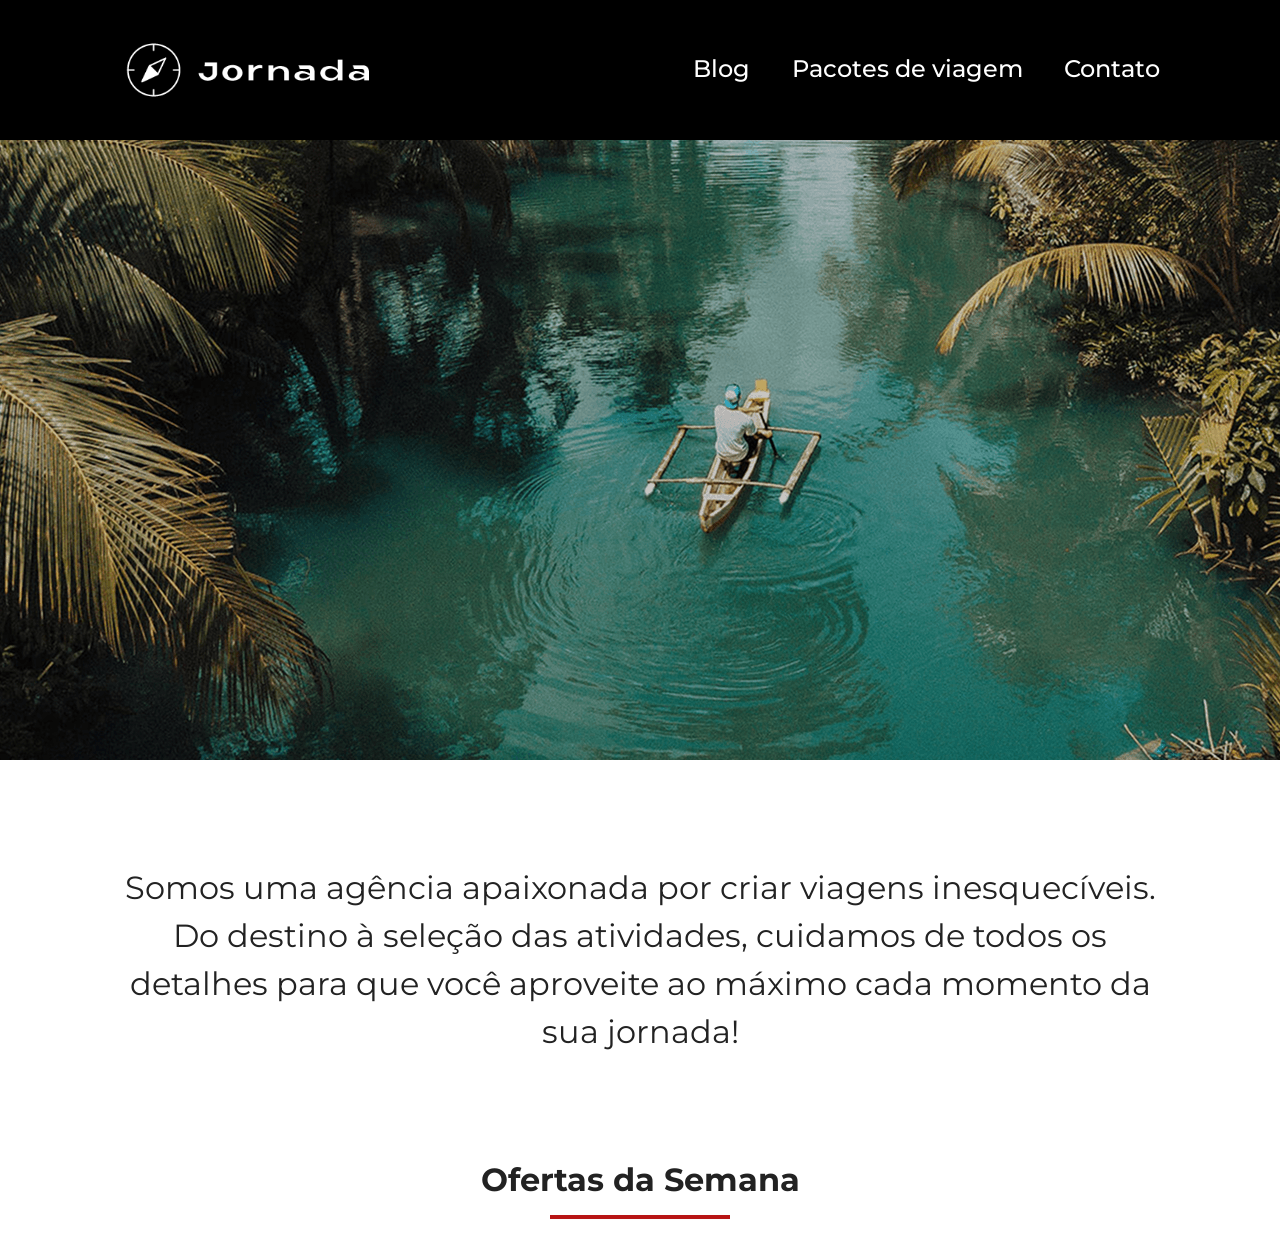
==== index.htm @ c7e1585b "Adiciona titulo componentizado" ====
<!doctype html>
<html lang="pt-br">
  <head>
    <meta charset="UTF-8" />
    <meta name="viewport" content="width=device-width, initial-scale=1.0" />

    <link rel="stylesheet" href="css/style.css" />
    <link rel="shortcut icon" href="favicon-jornada.svg" type="image/svg" />
    <title>Jornada Viagens</title>
  </head>
  <body>
    <header>
      <a class="logo" href="index.htm" title="voltar para a página inicial">
        <img
          class="img-mobile"
          src="img/Logo-provisória-branca 1.png"
          alt="Busola do logo Jornada Viagens branco"
        />
        <img
          class="img-desktop"
          src="img/logo-branco.png"
          alt="Busola do logo Jornada Viagens branco"
        />
      </a>
      <div class="navigation-menu">
        <label for="menu">
          <img src="img/menu.png" alt="menu" />
        </label>
        <input type="checkbox" name="" id="menu" hidden />

        <nav>
          <ul class="list-links">
            <li>
              <a href="blogspot.html" title="Acessar Blog" target="_blank"
                >Blog</a
              >
            </li>
            <li>
              <a href="pacotes.html" title="Acessar pacotes de viagem"
                >Pacotes de viagem</a
              >
            </li>
            <li><a href="contato.html" title="Acessar Contatos">Contato</a></li>
          </ul>
        </nav>
      </div>
    </header>
    <section class="hero">
      <div class="hero-img"></div>
      <h2>
        Somos uma agência apaixonada por criar viagens inesquecíveis. Do destino
        à seleção das atividades, cuidamos de todos os detalhes para que você
        aproveite ao máximo cada momento da sua jornada!
      </h2>
    </section>
    <section class="offers">
      <div class="section-title">
        <h2>Ofertas da Semana</h2>
        <hr/>
      </div>
    </section>
  </body>
</html>
---- css/style.css ----
@import url(global.css);
@import url(header.css);
@import url(hero.css);
@import url(offers.css);
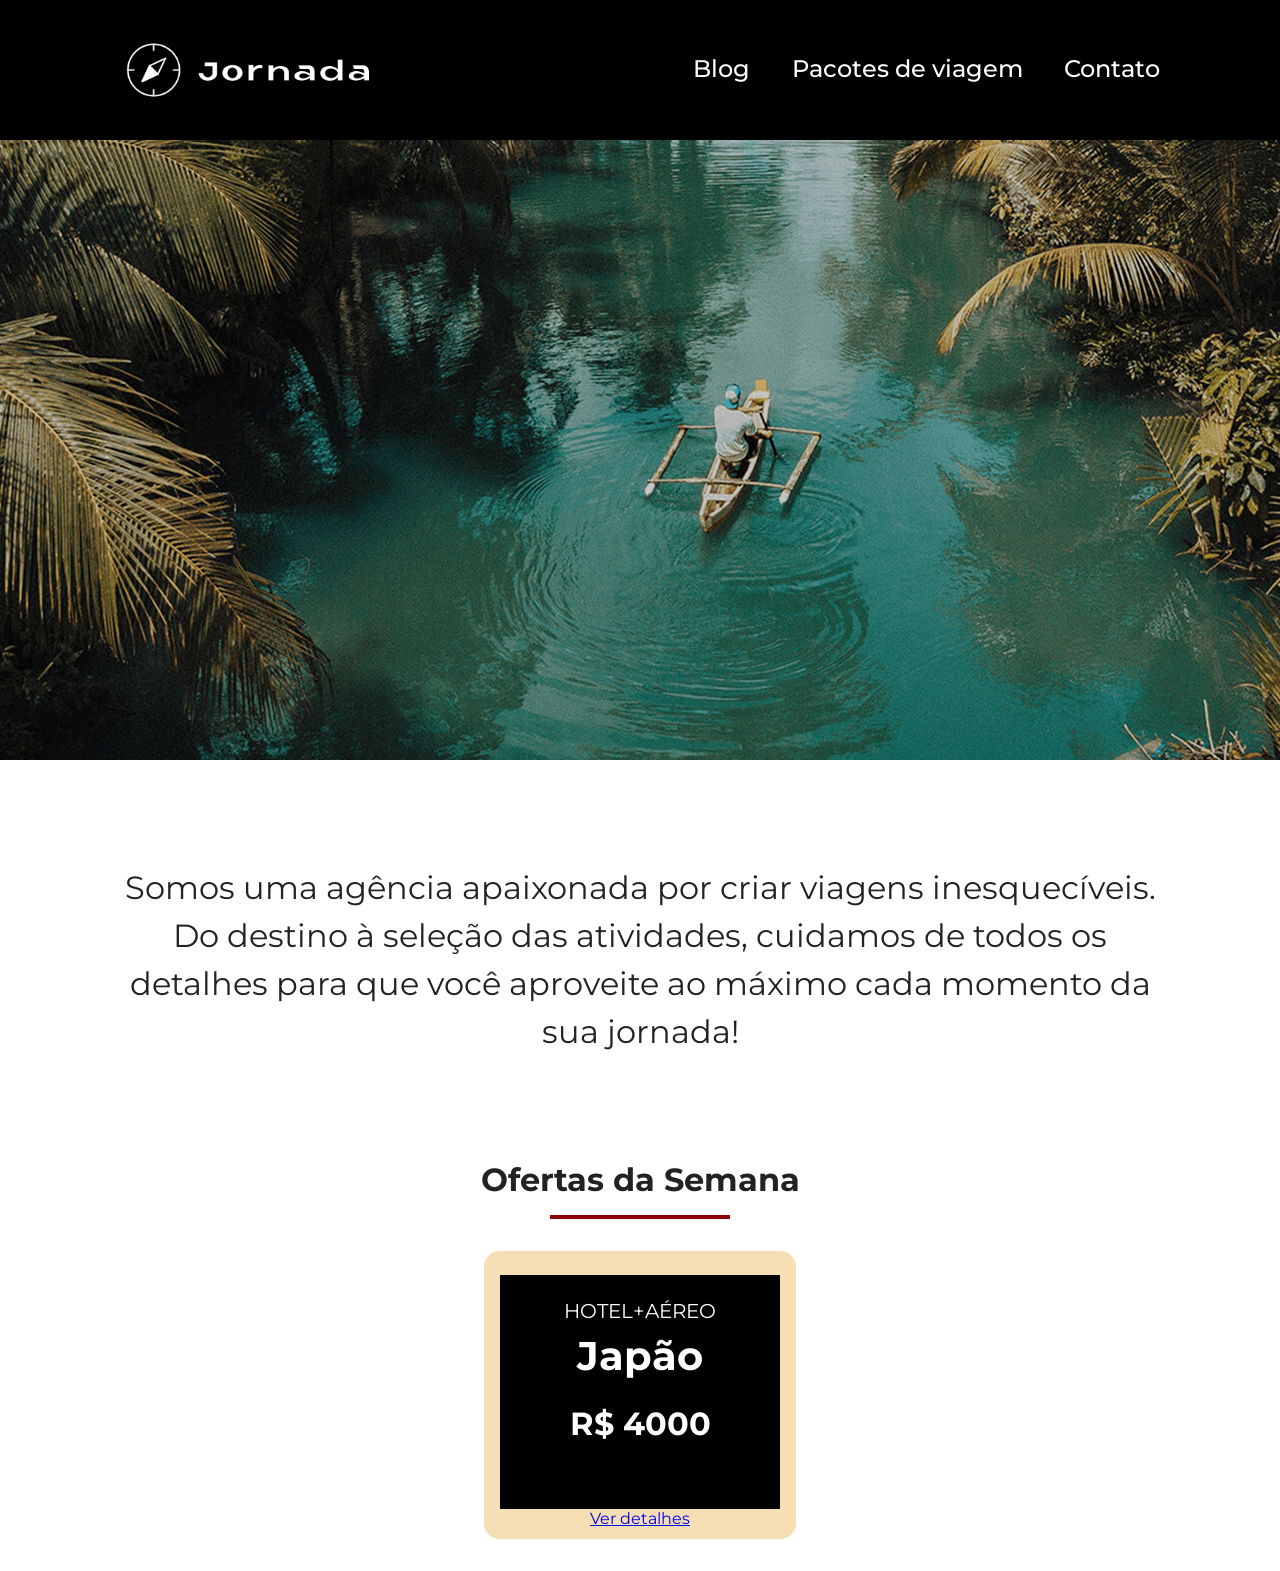
==== commit 2bfab245: "Adiciona componente de card" ====
--- a/index.htm
+++ b/index.htm
@@ -56,7 +56,21 @@
     <section class="offers">
       <div class="section-title">
         <h2>Ofertas da Semana</h2>
-        <hr/>
+        <hr />
+      </div>
+      <div class="offers-cards">
+        <article class="card">
+          <header>
+            <p>HOTEL+AÉREO</p>
+            <h3>
+              Japão <br />
+              <span>R$ 4000</span>
+            </h3>
+          </header>
+          <footer>
+            <a href="#">Ver detalhes</a>
+          </footer>
+        </article>
       </div>
     </section>
   </body>
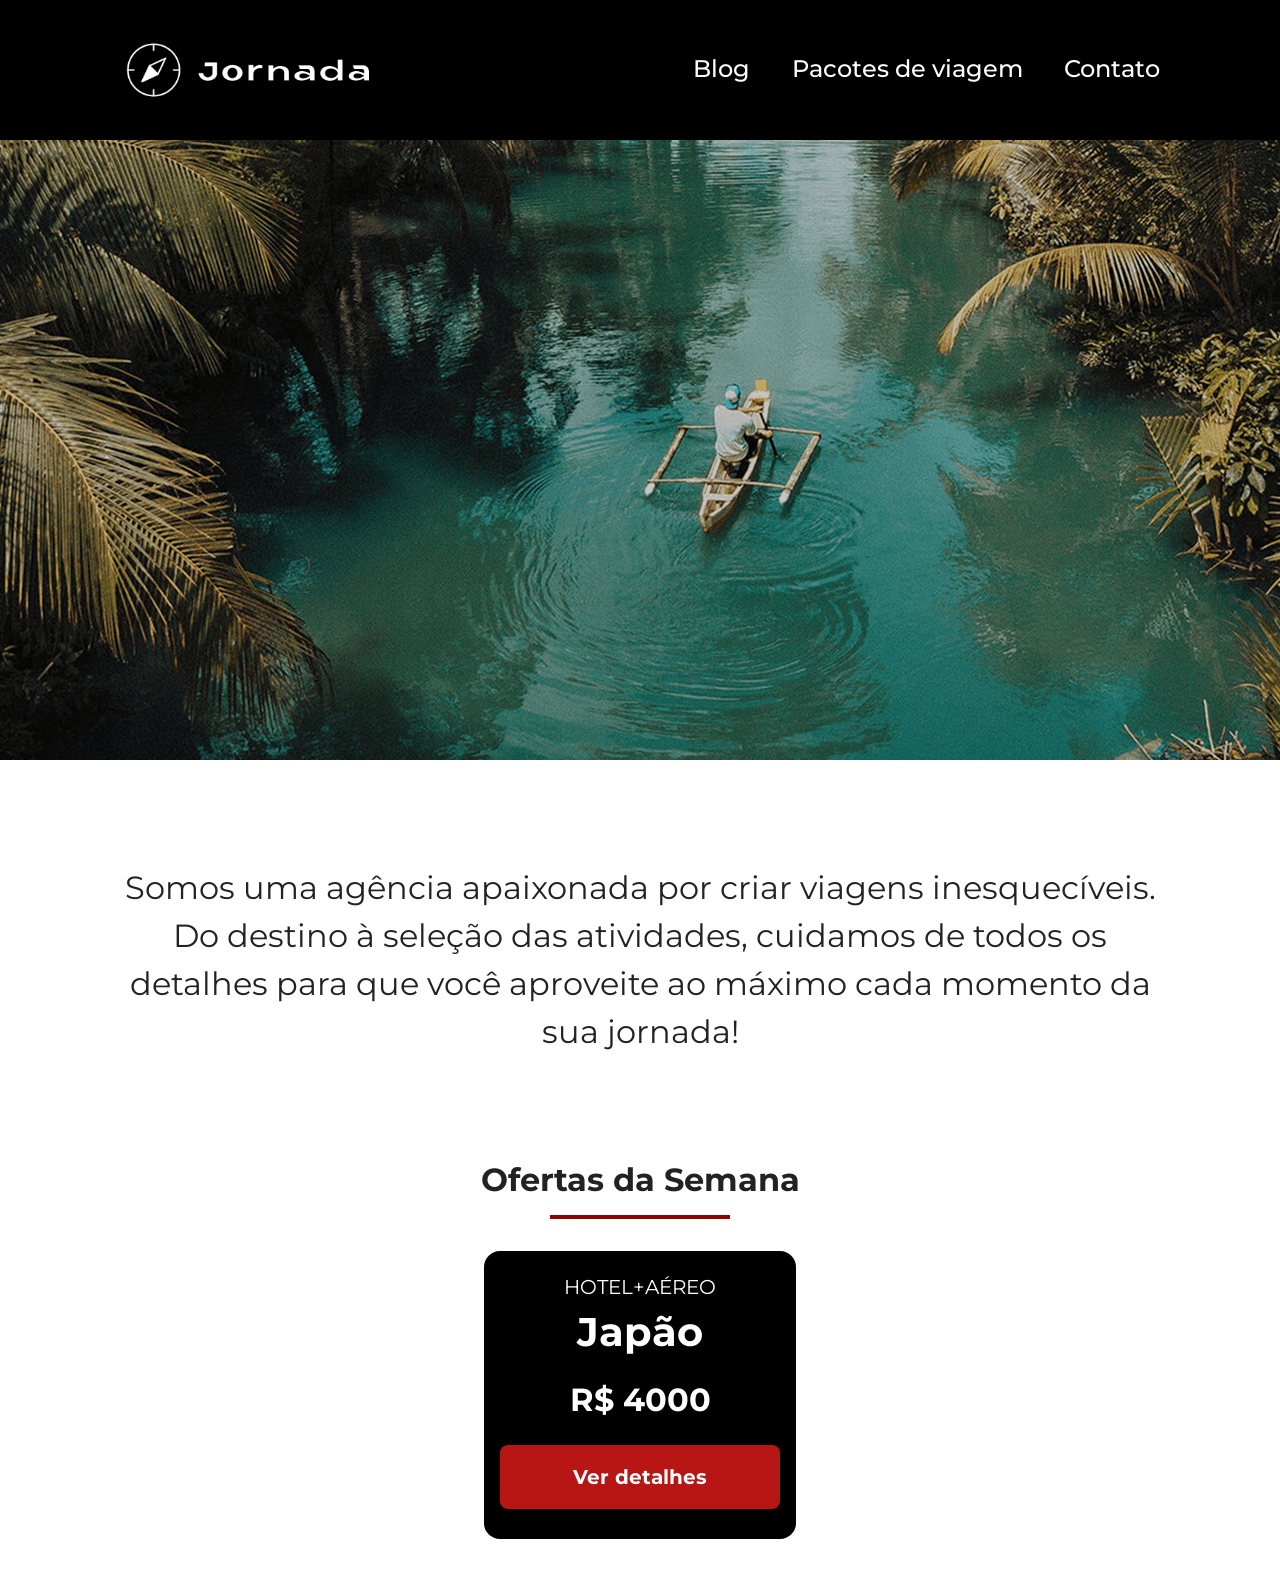
==== commit ca79176d: "Finaliza estilos botao" ====
--- a/index.htm
+++ b/index.htm
@@ -68,7 +68,7 @@
             </h3>
           </header>
           <footer>
-            <a href="#">Ver detalhes</a>
+            <a href="#" class="button">Ver detalhes</a>
           </footer>
         </article>
       </div>
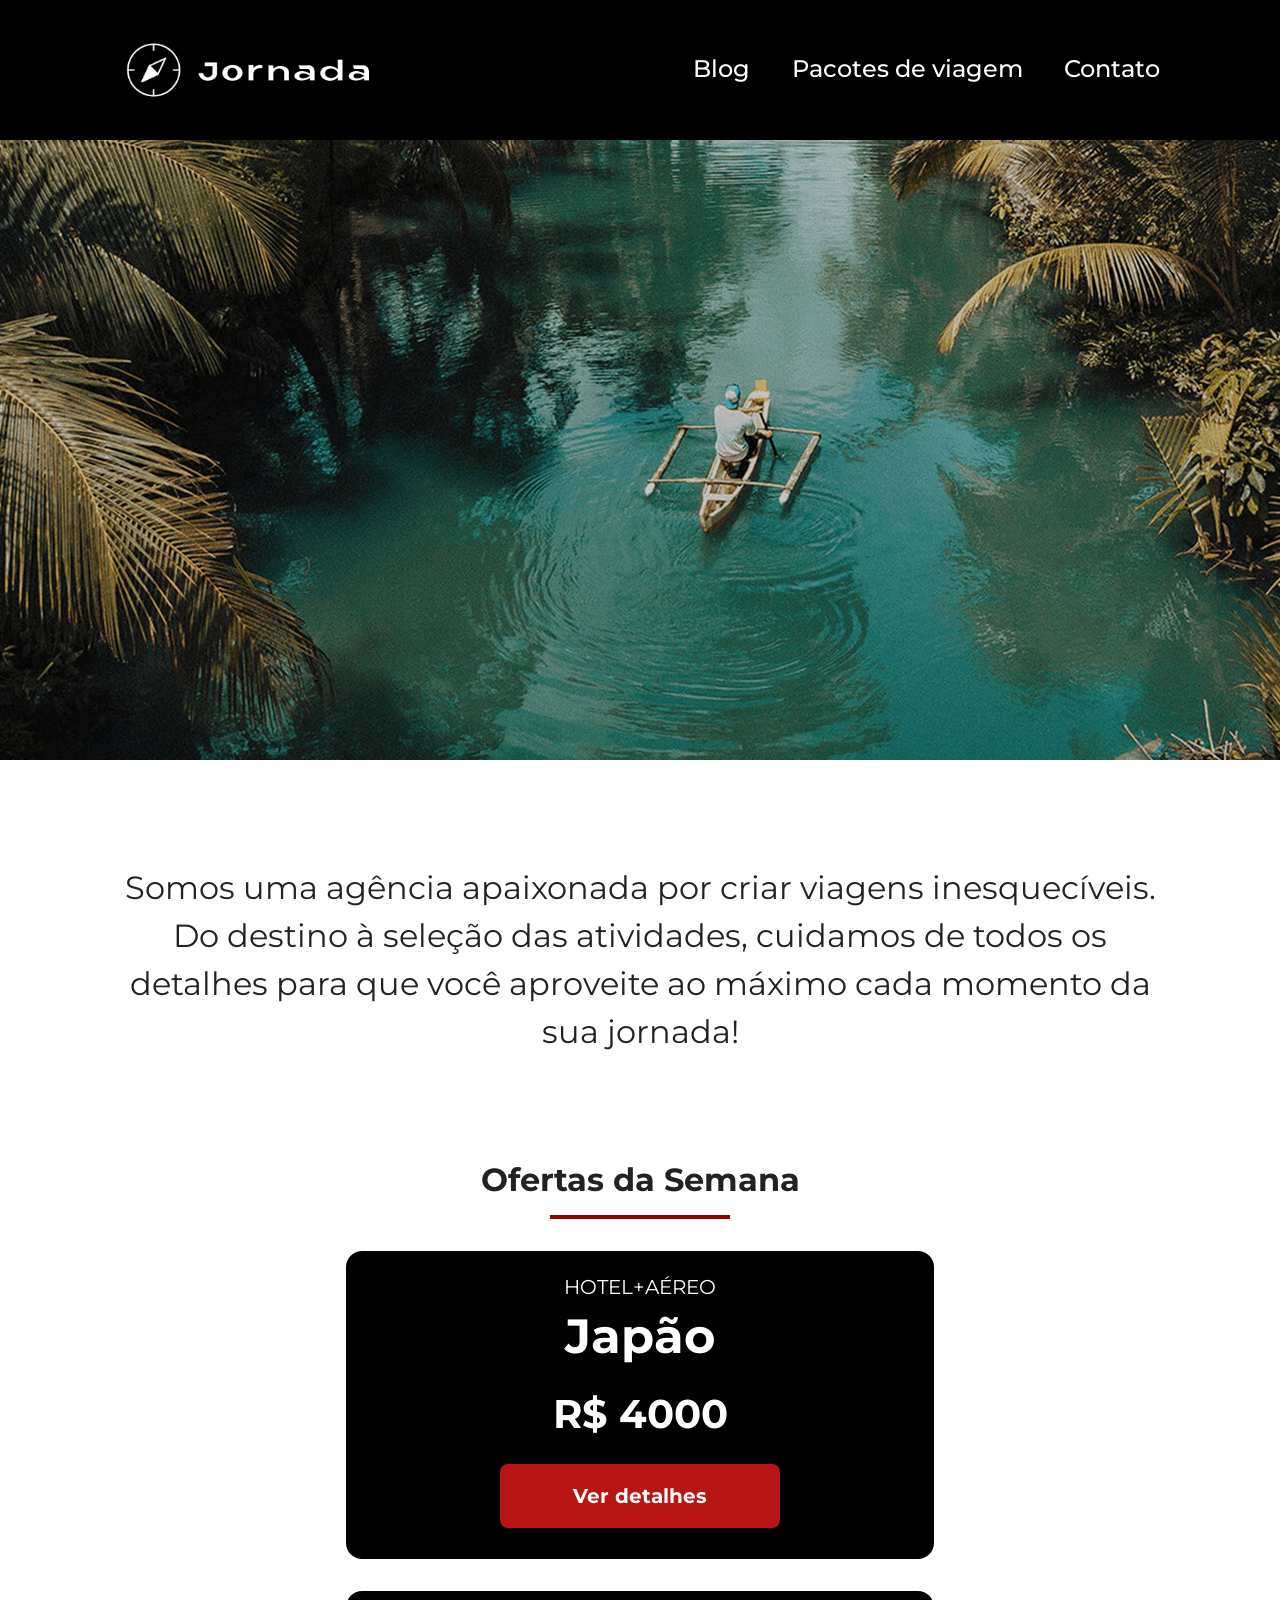
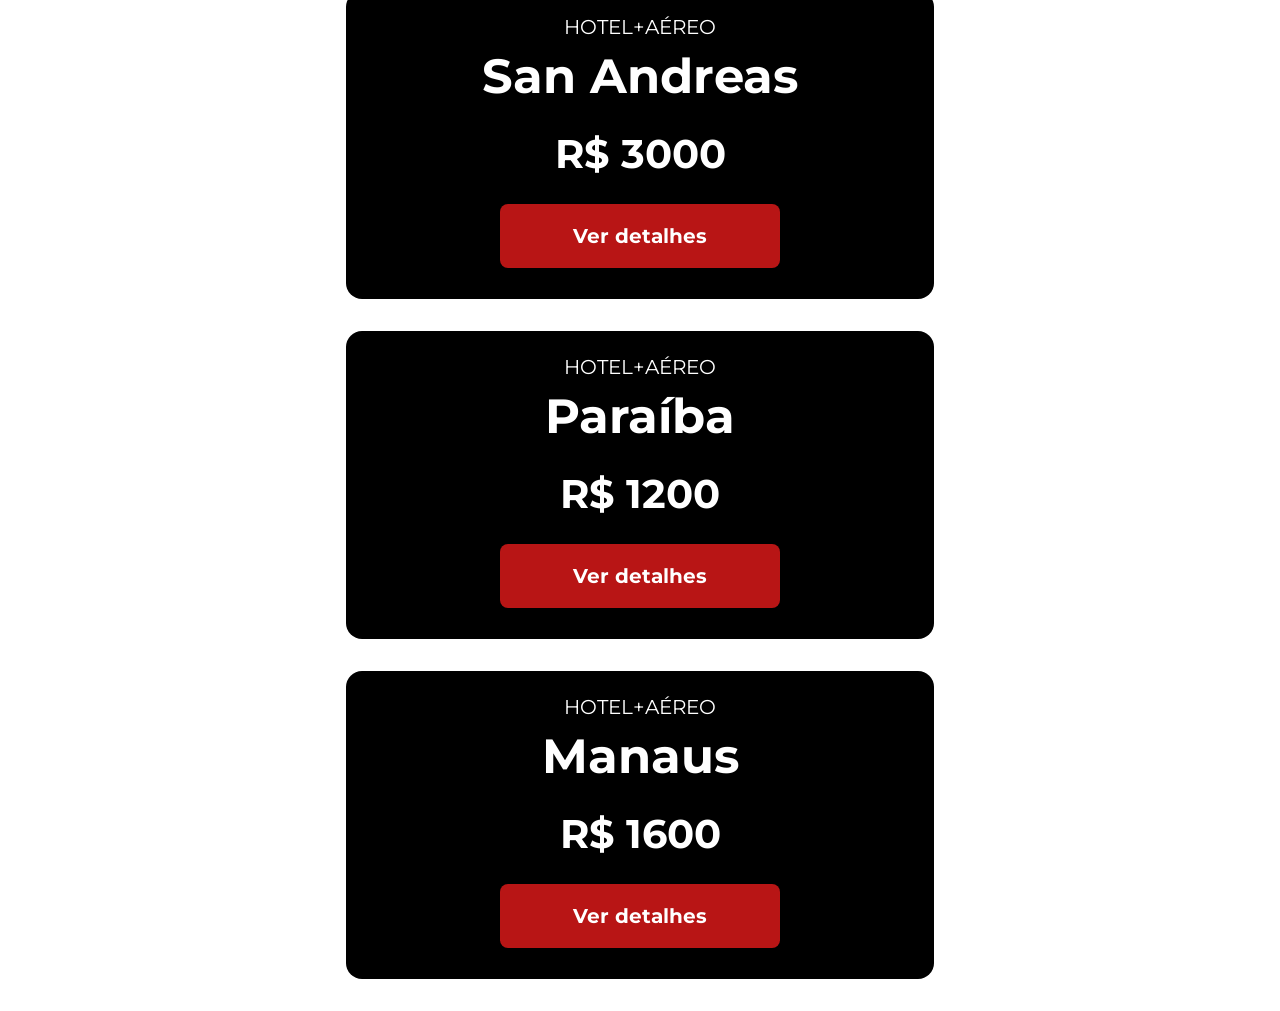
==== commit 728341b5: "Termina de adicionar cards de ofertas" ====
--- a/index.htm
+++ b/index.htm
@@ -71,6 +71,45 @@
             <a href="#" class="button">Ver detalhes</a>
           </footer>
         </article>
+
+        <article class="card">
+          <header>
+            <p>HOTEL+AÉREO</p>
+            <h3>
+              San Andreas <br />
+              <span>R$ 3000</span>
+            </h3>
+          </header>
+          <footer>
+            <a href="#" class="button">Ver detalhes</a>
+          </footer>
+        </article>
+
+        <article class="card">
+          <header>
+            <p>HOTEL+AÉREO</p>
+            <h3>
+              Paraíba <br />
+              <span>R$ 1200</span>
+            </h3>
+          </header>
+          <footer>
+            <a href="#" class="button">Ver detalhes</a>
+          </footer>
+        </article>
+
+        <article class="card">
+          <header>
+            <p>HOTEL+AÉREO</p>
+            <h3>
+              Manaus <br />
+              <span>R$ 1600</span>
+            </h3>
+          </header>
+          <footer>
+            <a href="#" class="button">Ver detalhes</a>
+          </footer>
+        </article>
       </div>
     </section>
   </body>
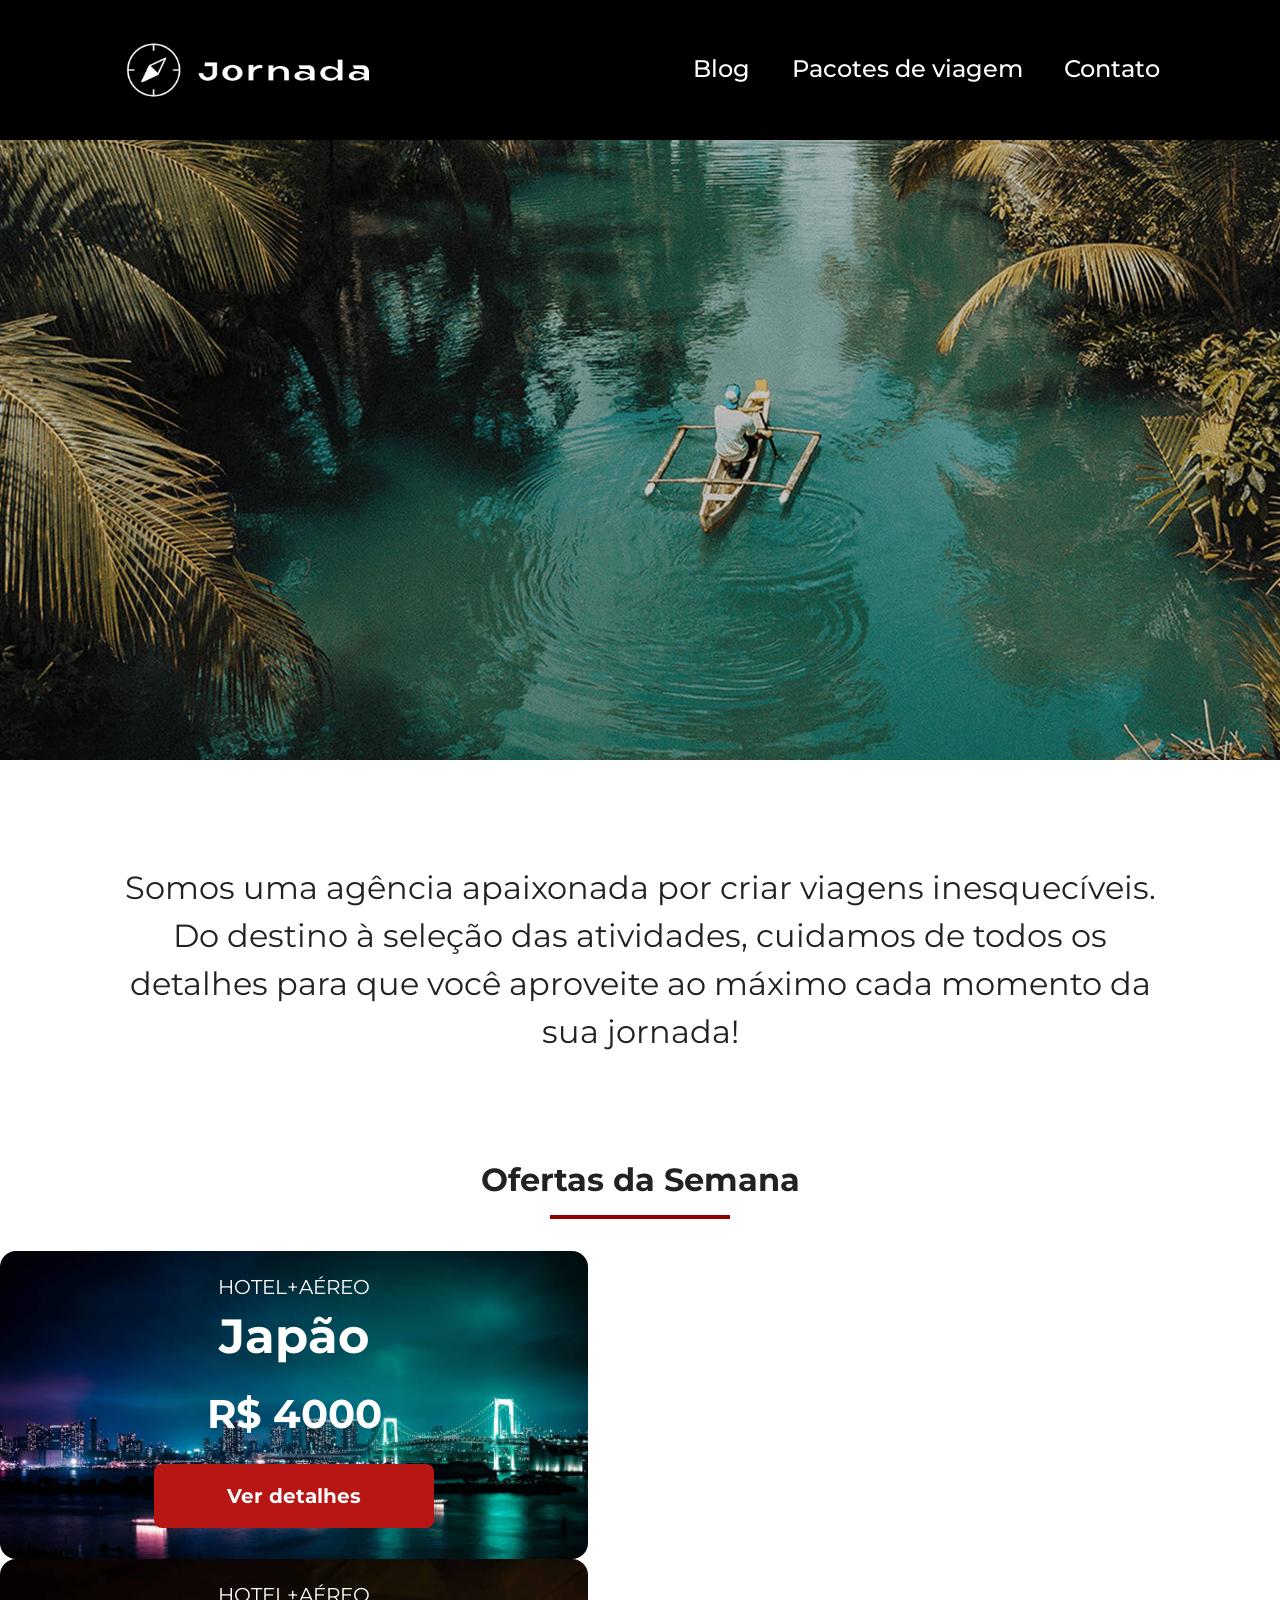
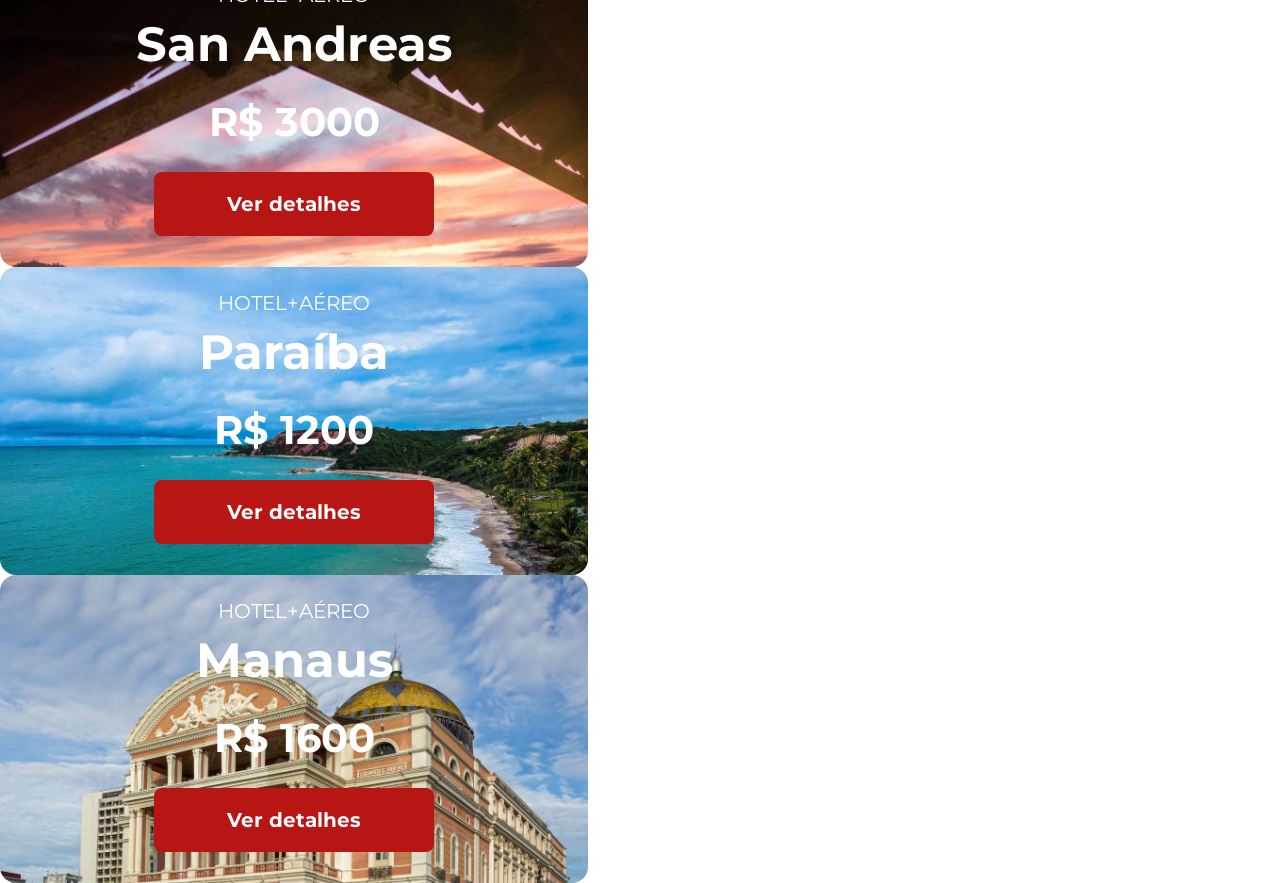
==== commit ad5d0f10: "Adiciona imagem dos cards" ====
--- a/index.htm
+++ b/index.htm
@@ -59,7 +59,7 @@
         <hr />
       </div>
       <div class="offers-cards">
-        <article class="card">
+        <article class="card japao">
           <header>
             <p>HOTEL+AÉREO</p>
             <h3>
@@ -72,7 +72,7 @@
           </footer>
         </article>
 
-        <article class="card">
+        <article class="card san-andreas">
           <header>
             <p>HOTEL+AÉREO</p>
             <h3>
@@ -85,7 +85,7 @@
           </footer>
         </article>
 
-        <article class="card">
+        <article class="card paraiba">
           <header>
             <p>HOTEL+AÉREO</p>
             <h3>
@@ -98,7 +98,7 @@
           </footer>
         </article>
 
-        <article class="card">
+        <article class="card manaus">
           <header>
             <p>HOTEL+AÉREO</p>
             <h3>
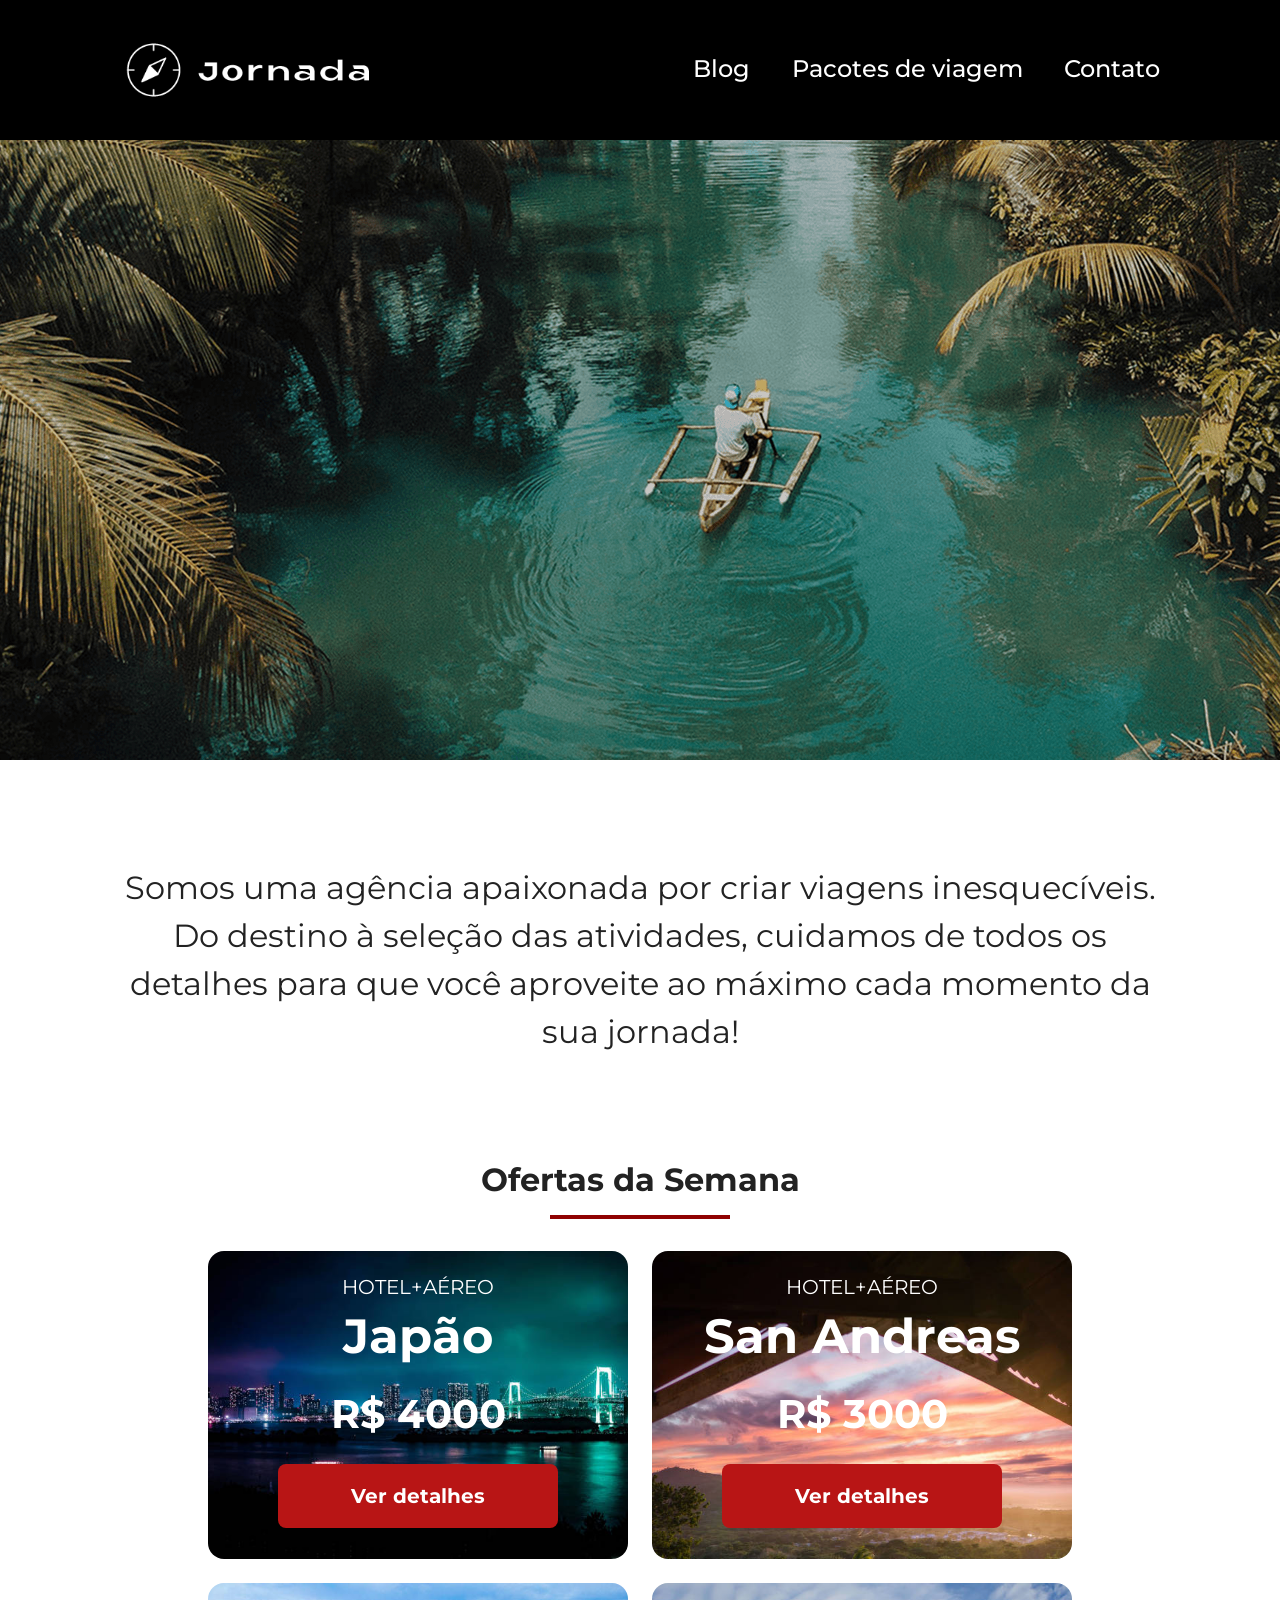
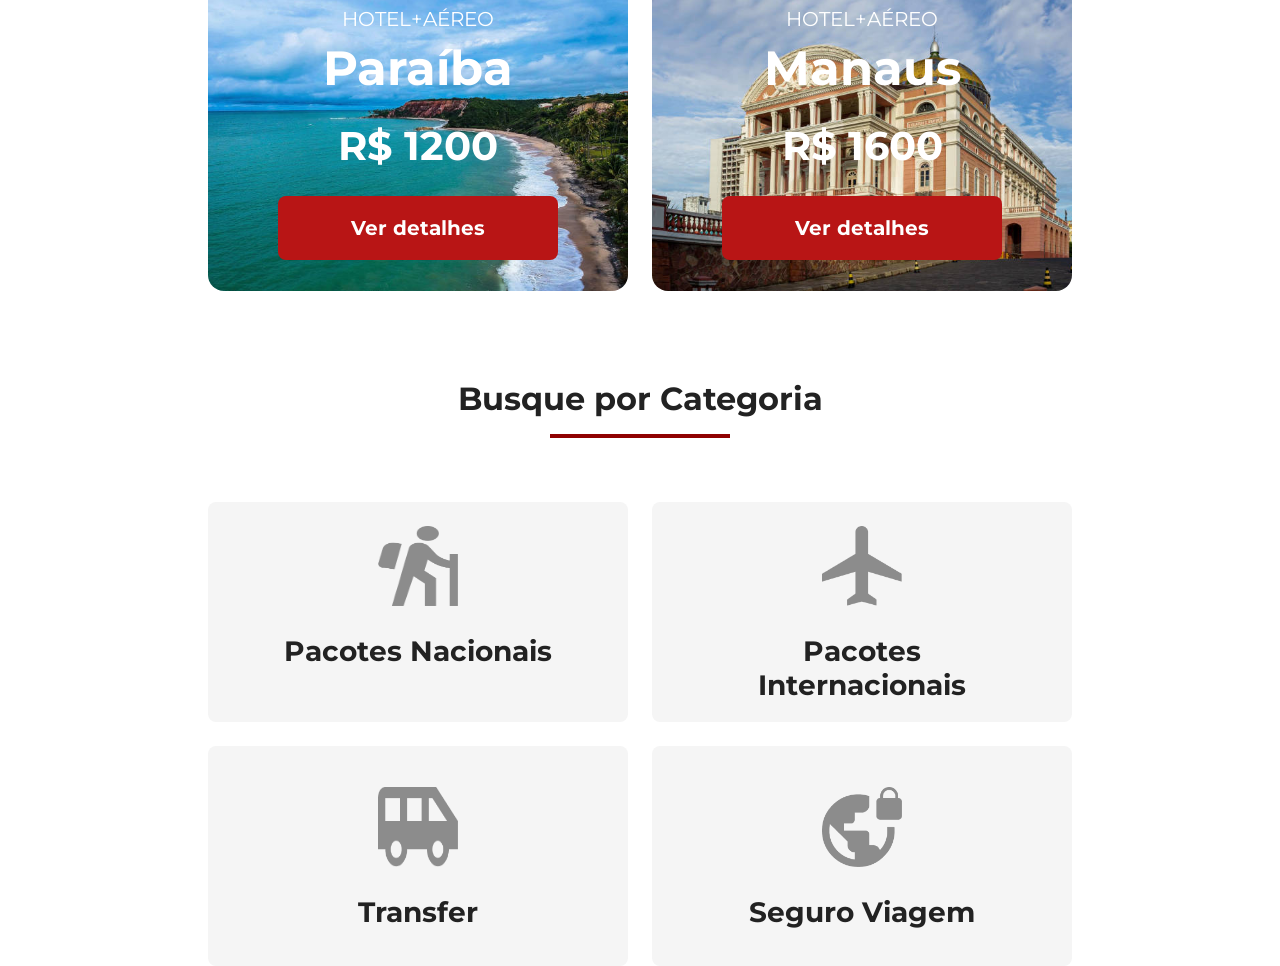
==== commit 69e84646: "Ajusta layout da sessao categoria" ====
--- a/index.htm
+++ b/index.htm
@@ -112,5 +112,42 @@
         </article>
       </div>
     </section>
+    <section class="category">
+      <div class="section-title">
+        <h2>Busque por Categoria</h2>
+        <hr />
+      </div>
+      <div class="category-card">
+      
+          <a href="#" class="card" >
+            <img 
+            src="img/ícone-pacotes-nacionais.png" 
+            alt="Acessar pacotes nacionais de viagem">
+            <h3>Pacotes Nacionais</h3>
+          </a>
+        
+          <a href="#" class="card" >
+            <img 
+            src="img/ícone-pacotes-internacionais.png" 
+            alt="Acessar pacotes internacionais de viagem">
+            <h3>Pacotes <br>Internacionais</h3>
+          </a>
+      
+          <a href="#" class="card single-line" >
+            <img 
+            src="img/ícone-transfer.png"
+            alt="Acessar transporte de viagem">
+            <h3>Transfer</h3>
+          </a>
+      
+          <a href="#" class="card single-line" >
+            <img 
+            src="img/ícone-seguro-viagem.png" 
+            alt="Acessar seguro da viagem">
+            <h3>Seguro Viagem</h3>
+          </a>
+      
+      </div>
+    </section>
   </body>
 </html>
--- a/css/style.css
+++ b/css/style.css
@@ -1,4 +1,5 @@
 @import url(global.css);
 @import url(header.css);
 @import url(hero.css);
-@import url(offers.css);+@import url(offers.css);
+@import url(category.css);
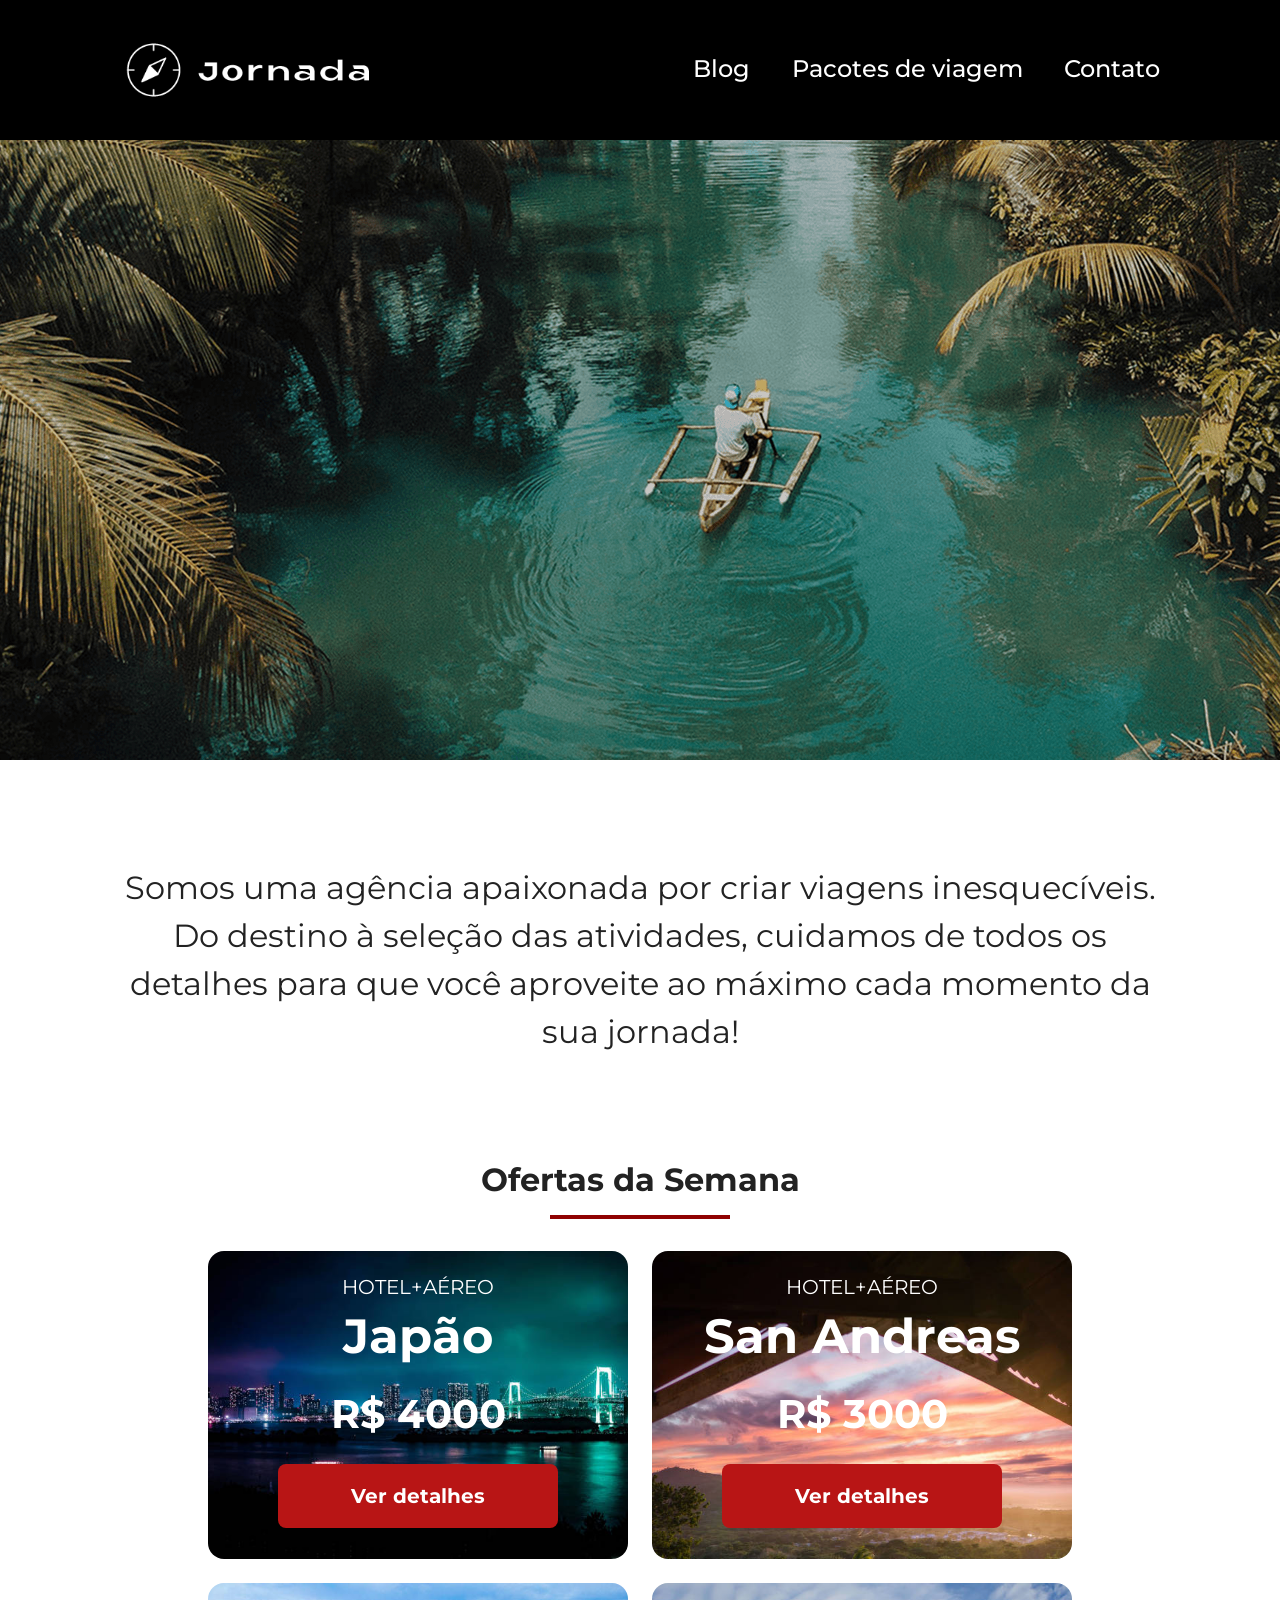
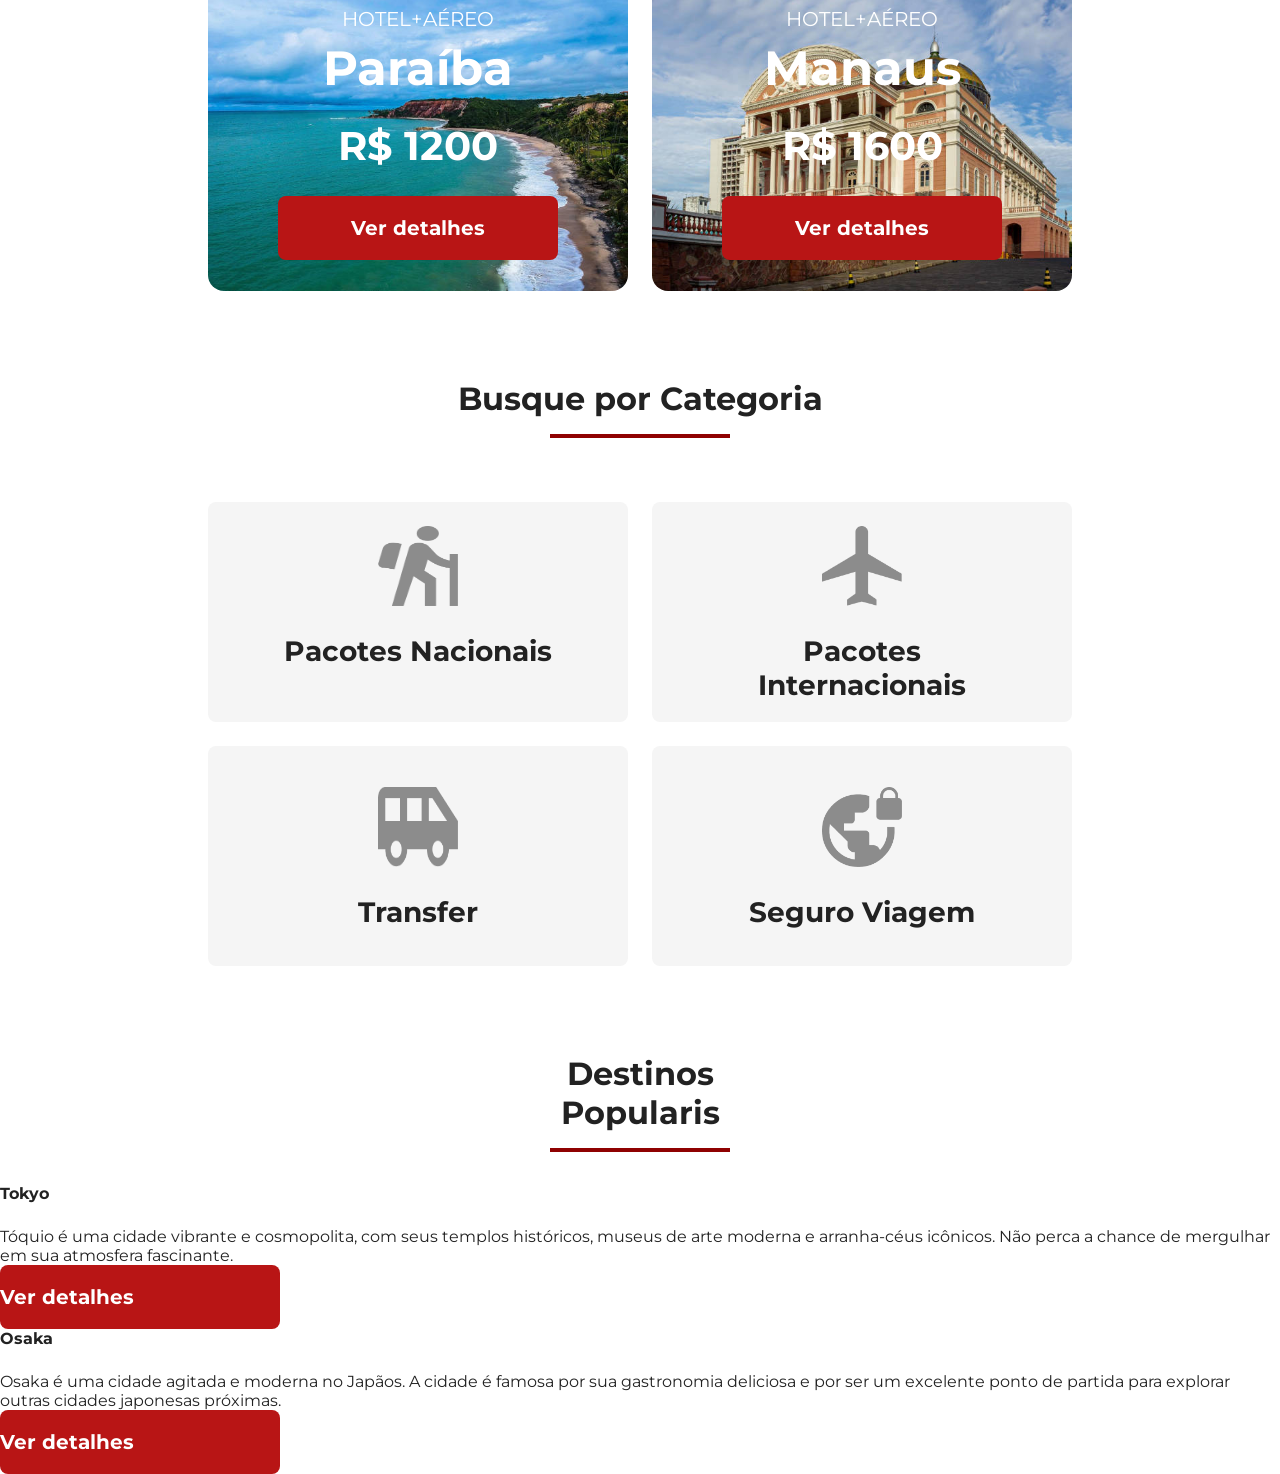
==== commit 84701914: "Adiciona destinos popularis" ====
--- a/index.htm
+++ b/index.htm
@@ -149,5 +149,34 @@
       
       </div>
     </section>
+    <section class="destination">
+      <div class="section-title">
+        <h2>Destinos <br> Popularis</h2>
+        <hr />
+      </div>
+      <div class="destination-items">
+        <article class="item">
+          <header>
+            <div class="img-item"></div>
+            <h4>Tokyo</h4>  
+          </header>
+          <p>Tóquio é uma cidade vibrante e cosmopolita, com seus templos históricos, museus de arte moderna e arranha-céus icônicos. Não perca a chance de mergulhar em sua atmosfera fascinante.</p>
+          <footer>
+            <a href="#" class="button">Ver detalhes</a>
+          </footer>
+        </article>
+
+        <article class="item">
+          <header>
+            <div class="img-item"></div>
+            <h4>Osaka</h4>  
+          </header>
+          <p>Osaka é uma cidade agitada e moderna no Japãos. A cidade é famosa por sua gastronomia deliciosa e por ser um excelente ponto de partida para explorar outras cidades japonesas próximas.</p>
+          <footer>
+            <a href="#" class="button">Ver detalhes</a>
+          </footer>
+        </article>
+      </div>
+    </section>
   </body>
 </html>
--- a/css/style.css
+++ b/css/style.css
@@ -2,4 +2,5 @@
 @import url(header.css);
 @import url(hero.css);
 @import url(offers.css);
-@import url(category.css);+@import url(category.css);
+@import url(destination.css);
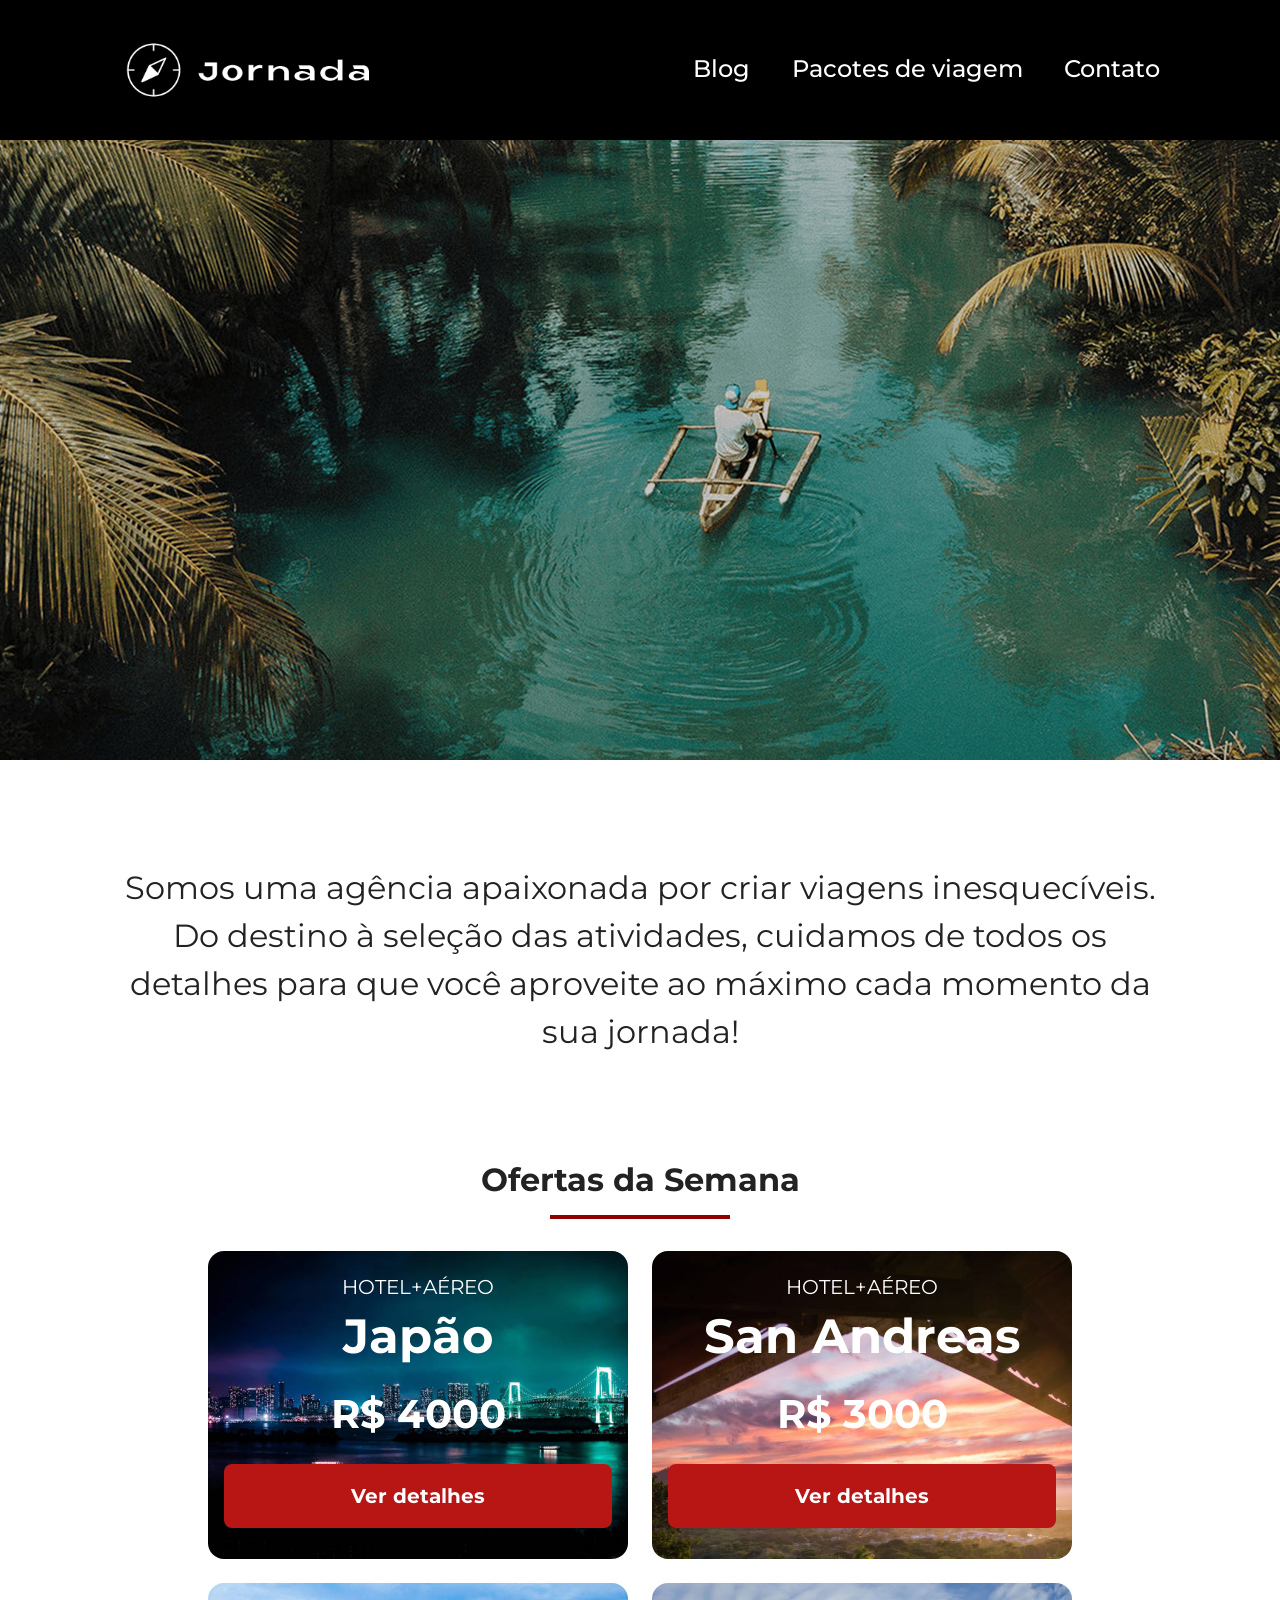
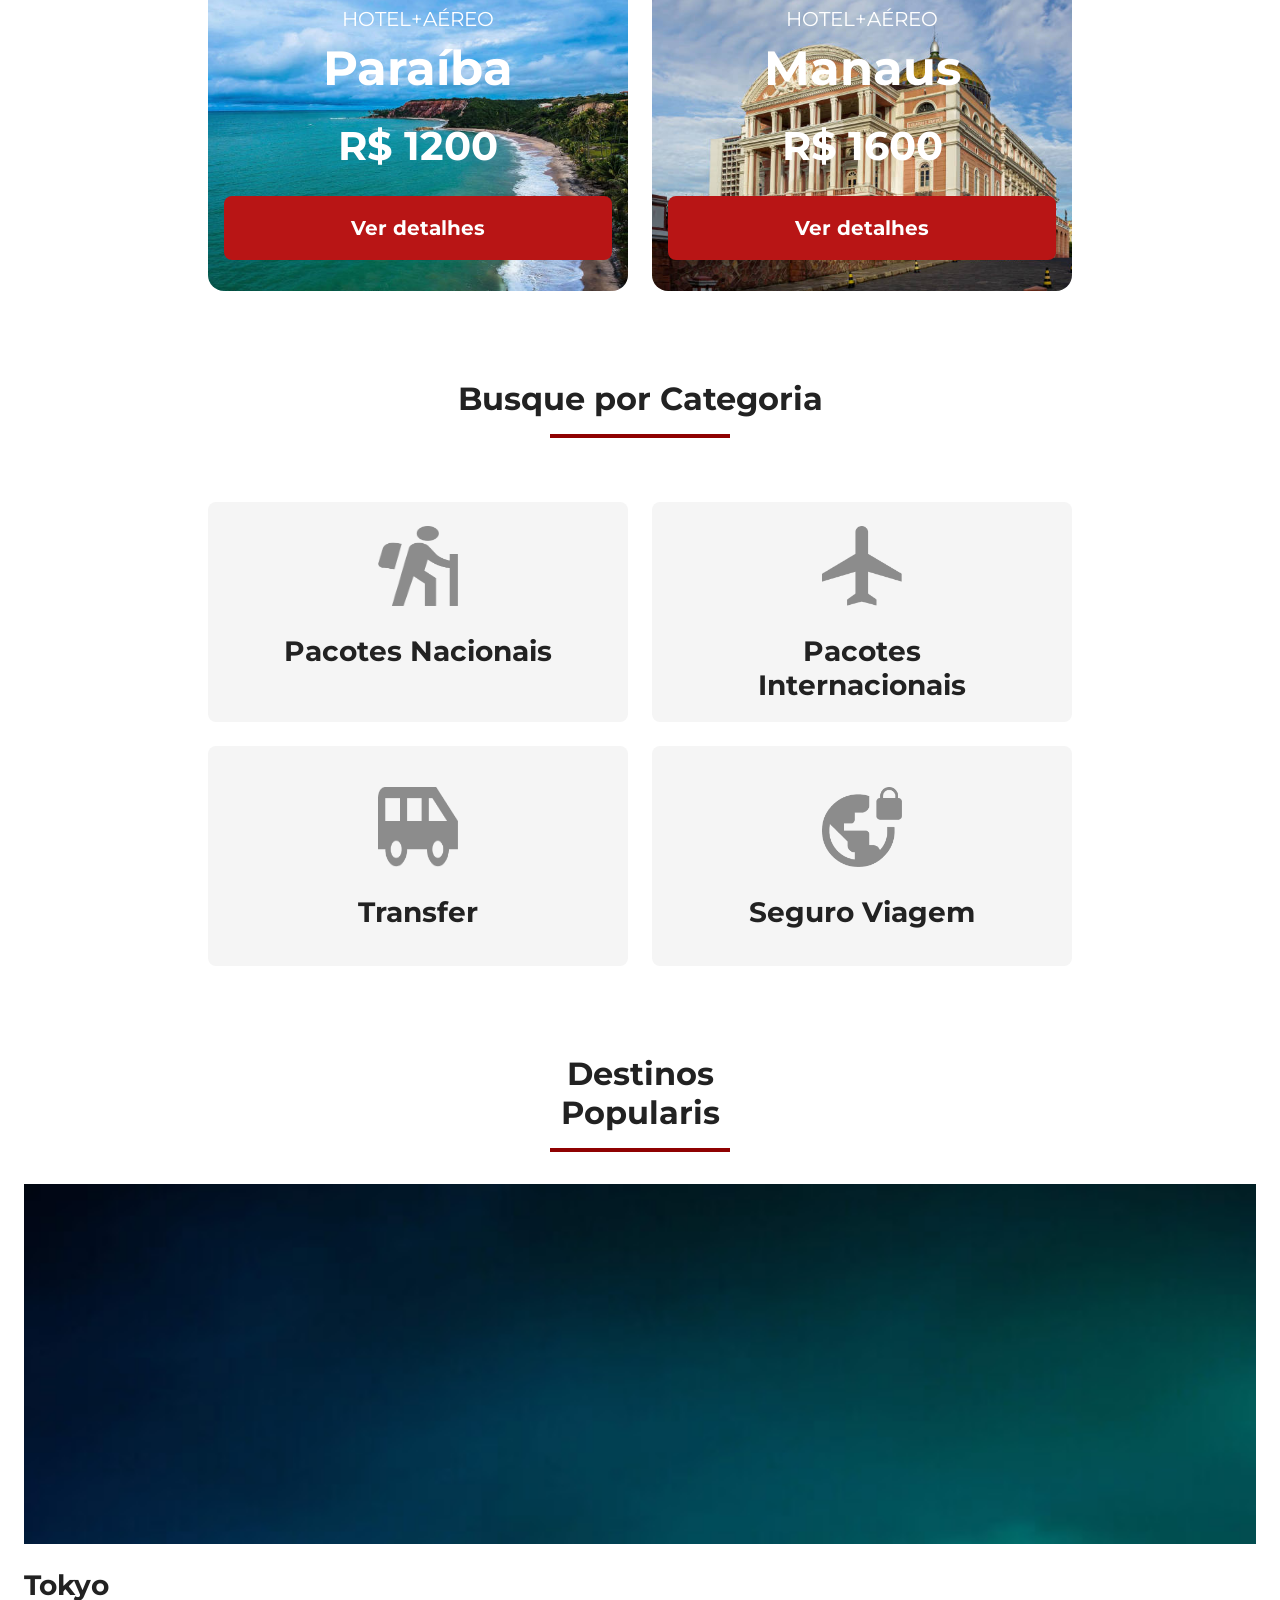
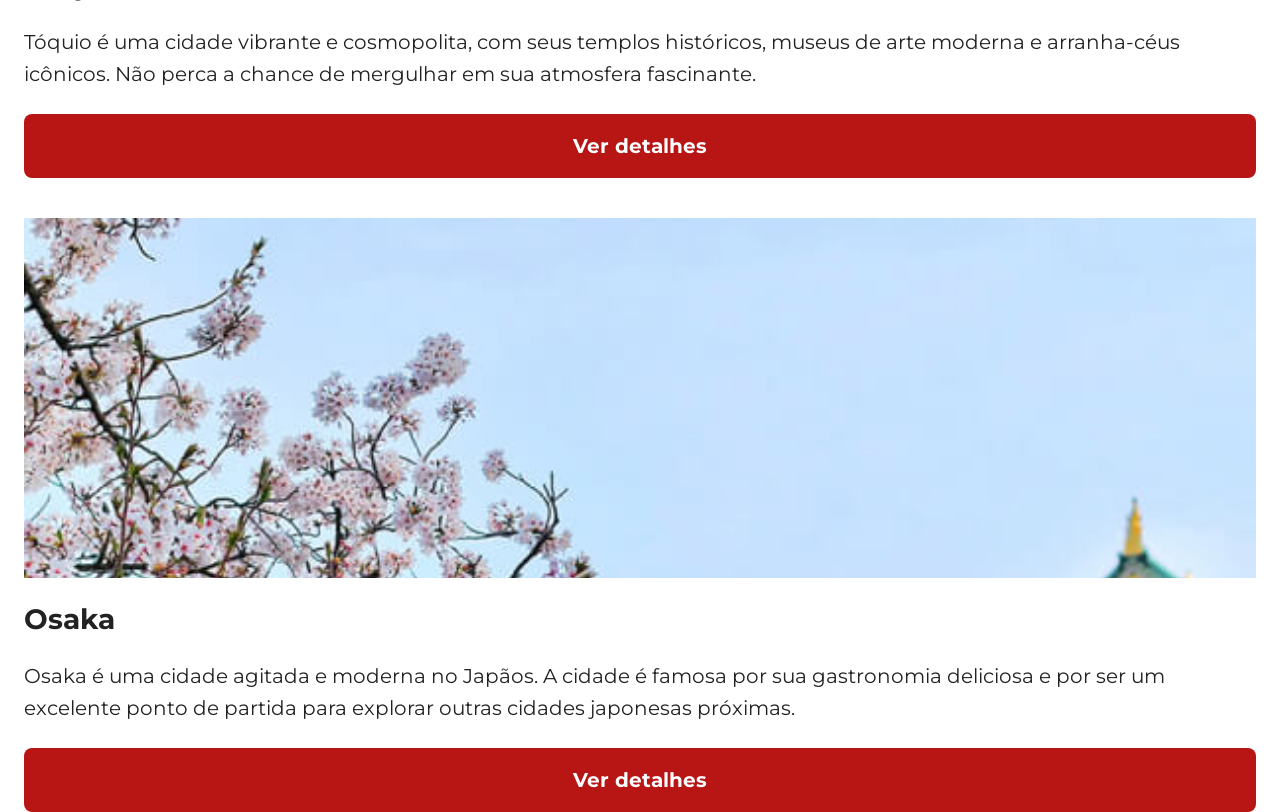
==== commit a975aaab: "Adiciona imagem e configura css de destination" ====
--- a/index.htm
+++ b/index.htm
@@ -157,7 +157,7 @@
       <div class="destination-items">
         <article class="item">
           <header>
-            <div class="img-item"></div>
+            <div class="img-item img-tokyo"></div>
             <h4>Tokyo</h4>  
           </header>
           <p>Tóquio é uma cidade vibrante e cosmopolita, com seus templos históricos, museus de arte moderna e arranha-céus icônicos. Não perca a chance de mergulhar em sua atmosfera fascinante.</p>
@@ -168,7 +168,7 @@
 
         <article class="item">
           <header>
-            <div class="img-item"></div>
+            <div class="img-item img-osaka"></div>
             <h4>Osaka</h4>  
           </header>
           <p>Osaka é uma cidade agitada e moderna no Japãos. A cidade é famosa por sua gastronomia deliciosa e por ser um excelente ponto de partida para explorar outras cidades japonesas próximas.</p>
